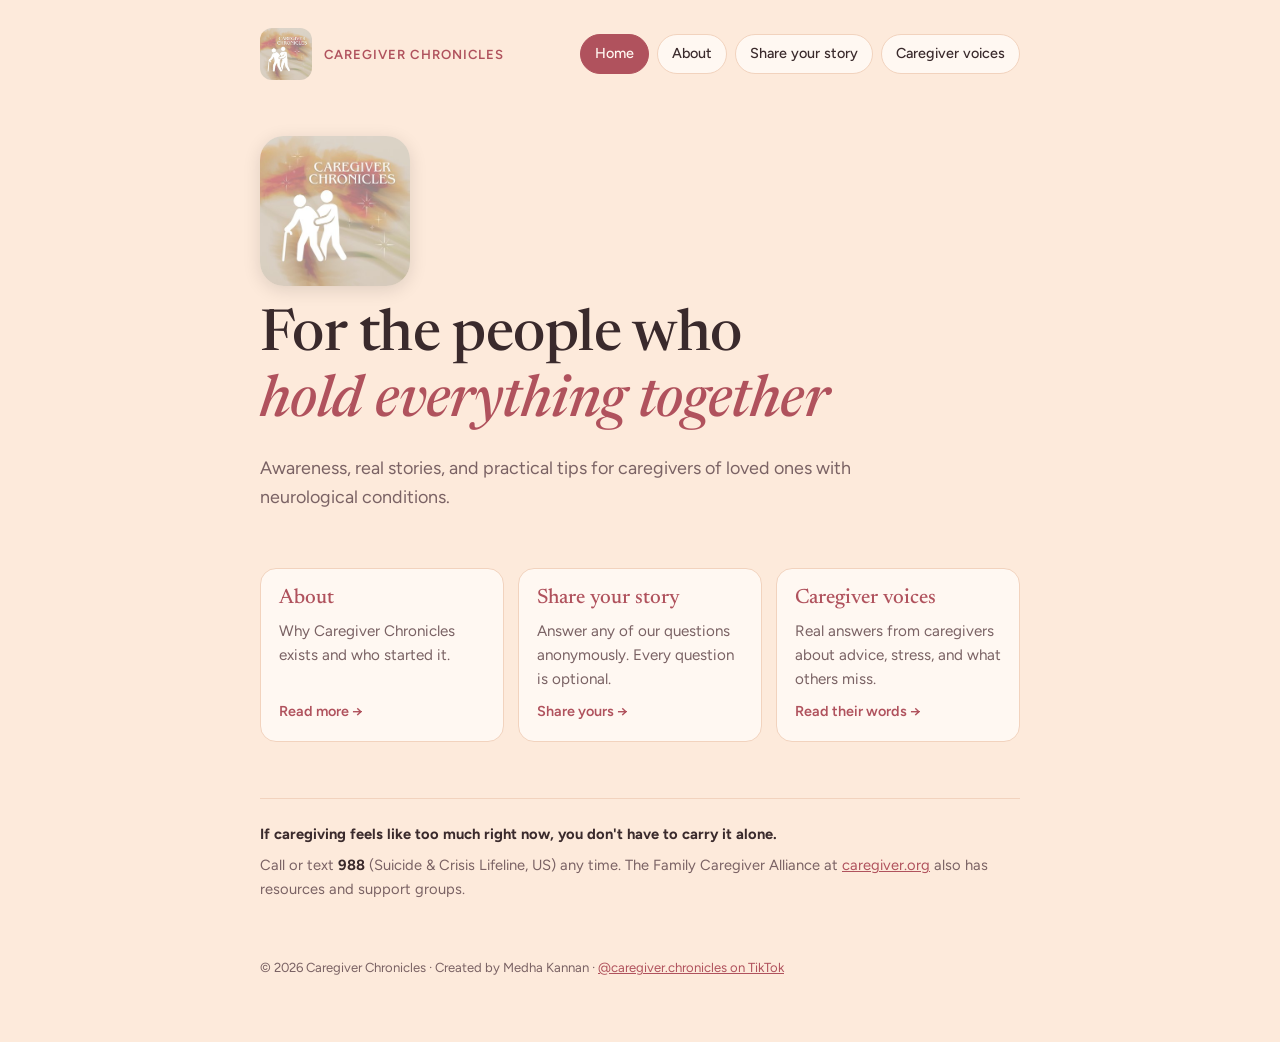
==== index.html @ a459dc9d "Add files via upload" ====
<!doctype html>
<html lang="en">
<head>
<meta charset="utf-8">
<meta name="viewport" content="width=device-width, initial-scale=1, viewport-fit=cover">
<title>Caregiver Chronicles | Real Stories and Support for Caregivers</title>
<meta name="description" content="Caregiver Chronicles shares real, anonymous stories and practical tips for caregivers of loved ones with neurological conditions. Founded by Medha Kannan.">
<meta property="og:title" content="Caregiver Chronicles | Real Stories and Support for Caregivers">
<meta property="og:description" content="Caregiver Chronicles shares real, anonymous stories and practical tips for caregivers of loved ones with neurological conditions. Founded by Medha Kannan.">
<meta property="og:image" content="logo.jpg">
<link rel="icon" href="logo.jpg">
<link rel="preconnect" href="https://fonts.googleapis.com">
<link rel="preconnect" href="https://fonts.gstatic.com" crossorigin>
<link rel="stylesheet" href="https://fonts.googleapis.com/css2?family=Newsreader:ital,opsz,wght@0,6..72,400;0,6..72,500;1,6..72,400;1,6..72,500&family=Figtree:wght@400;500;600&display=swap">
<link rel="stylesheet" href="style.css">
</head>
<body>
<div class="banner" id="novBanner" hidden>
  <div class="banner-inner">
    <strong>November is National Family Caregivers Month</strong>
    <span>This month, take a moment to thank a caregiver in your life, or <a href="share.html">share your own story</a>.</span>
  </div>
</div>
<div class="wrap">
  <div class="topbar">
    <a class="home" href="index.html"><img src="logo.jpg" alt="Caregiver Chronicles logo" width="52" height="52"><span>Caregiver Chronicles</span></a>
    <nav aria-label="Pages">
      <a href="index.html" aria-current="page">Home</a>
      <a href="about.html">About</a>
      <a href="share.html">Share your story</a>
      <a href="voices.html">Caregiver voices</a>
    </nav>
  </div>
  <section class="hero">
    <img class="hero-logo" src="logo.jpg" alt="" width="150" height="150">
    <h1>For the people who <em>hold everything together</em></h1>
    <p class="lede">Awareness, real stories, and practical tips for caregivers of loved ones with neurological conditions.</p>
  </section>
  <div class="cards">
    <a class="card" href="about.html"><h3>About</h3><p>Why Caregiver Chronicles exists and who started it.</p><span class="go">Read more →</span></a>
    <a class="card" href="share.html"><h3>Share your story</h3><p>Answer any of our questions anonymously. Every question is optional.</p><span class="go">Share yours →</span></a>
    <a class="card" href="voices.html"><h3>Caregiver voices</h3><p>Real answers from caregivers about advice, stress, and what others miss.</p><span class="go">Read their words →</span></a>
  </div>
  <div class="support">
    <p><strong>If caregiving feels like too much right now, you don't have to carry it alone.</strong></p>
    <p>Call or text <strong>988</strong> (Suicide &amp; Crisis Lifeline, US) any time. The Family Caregiver Alliance at <a href="https://www.caregiver.org" target="_blank" rel="noopener">caregiver.org</a> also has resources and support groups.</p>
  </div>
  <footer>© 2026 Caregiver Chronicles · Created by Medha Kannan · <a href="https://www.tiktok.com/@caregiver.chronicles" target="_blank" rel="noopener">@caregiver.chronicles on TikTok</a></footer>
</div>
<script>
if (new Date().getMonth() === 10 || location.hash === "#preview-banner") document.getElementById("novBanner").hidden = false;
</script>

</body>
</html>
---- style.css ----
body{margin:0}img{max-width:100%}[hidden]{display:none!important}
/* Layout: one calm reading column; a "voices" wall of real caregiver answers is the heart of the page */
:root{
  --bg:#FDEADB; --surface:#FFF8F2; --ink:#3A2A2C; --muted:#7A6264; --line:#F2D3BE;
  --teal:#B0525D; --teal-soft:#F5E2DF; --marigold:#B5781C; --marigold-soft:#F6E8D0;
  color-scheme:light;
  --display:"Newsreader", Georgia, "Times New Roman", serif;
  --body:"Figtree", system-ui, -apple-system, "Segoe UI", sans-serif;
}

*{box-sizing:border-box}
body{background:var(--bg);color:var(--ink);font:16px/1.6 var(--body);padding-inline:16px}
.wrap{max-width:760px;margin:0 auto;padding-block:28px 64px;display:flex;flex-direction:column;gap:56px}
h1,h2,h3{font-family:var(--display);font-weight:500;text-wrap:balance;margin:0;line-height:1.15}
p{margin:0}
a{color:var(--teal)}
:focus-visible{outline:2px solid var(--marigold);outline-offset:3px;border-radius:4px}

header{display:flex;flex-direction:column;gap:18px}
.brand{display:flex;align-items:center;gap:10px;font-weight:600;font-size:.82rem;letter-spacing:.08em;text-transform:uppercase;color:var(--teal)}
.logo{flex:none;width:96px;height:96px;border-radius:18px;object-fit:cover;box-shadow:0 2px 10px rgb(0 0 0 / .12)}
.brand{gap:16px}
h1{font-size:clamp(2.4rem,8vw,3.6rem);letter-spacing:-.01em}
h1 em{color:var(--teal);font-style:italic}
.lede{font-size:1.12rem;color:var(--muted);max-width:60ch}
nav{display:flex;flex-wrap:wrap;gap:8px}
nav a{text-decoration:none;font-size:.9rem;font-weight:500;padding:7px 14px;border:1px solid var(--line);border-radius:999px;color:var(--ink);background:var(--surface)}
nav a:hover{border-color:var(--teal)}

section{display:flex;flex-direction:column;gap:18px;scroll-margin-top:16px}
.eyebrow{font-size:.75rem;font-weight:600;letter-spacing:.1em;text-transform:uppercase;color:var(--marigold)}
h2{font-size:clamp(1.7rem,5vw,2.2rem)}
.prose{display:flex;flex-direction:column;gap:14px;max-width:62ch}

.tiktok{display:inline-flex;align-items:center;gap:10px;align-self:flex-start;padding:11px 18px;border-radius:999px;background:var(--ink);color:var(--bg);text-decoration:none;font-weight:600}
.tiktok[aria-disabled="true"]{opacity:.55;pointer-events:none}

.share{background:var(--teal-soft);border-radius:18px;padding:24px 20px;display:flex;flex-direction:column;gap:18px}
.share ul{margin:0;padding:0;list-style:none;display:flex;flex-direction:column;gap:10px}
.share li{display:flex;gap:10px;align-items:flex-start}
.share li::before{content:"";flex:none;width:7px;height:7px;margin-top:.62em;border-radius:50%;background:var(--teal)}
.note{font-size:.9rem;color:var(--muted)}
.btn{display:inline-flex;align-self:flex-start;align-items:center;gap:8px;padding:12px 20px;border-radius:12px;background:var(--teal);color:var(--bg);font-weight:600;text-decoration:none}
.btn[aria-disabled="true"]{opacity:.55;pointer-events:none}

.tabs{display:flex;gap:6px;overflow-x:auto;padding-bottom:4px;scrollbar-width:thin}
.tabs button{flex:none;font:500 .9rem var(--body);padding:9px 14px;border-radius:10px;border:1px solid var(--line);background:var(--surface);color:var(--ink);cursor:pointer}
.tabs button[aria-selected="true"]{background:var(--ink);color:var(--bg);border-color:var(--ink)}
.panel-q{font-family:var(--display);font-style:italic;font-size:1.3rem;color:var(--teal)}
.count{font-size:.85rem;color:var(--muted)}

.wall{columns:2 260px;column-gap:14px}
.quote{break-inside:avoid;margin:0 0 14px;background:var(--surface);border:1px solid var(--line);border-radius:14px;padding:14px 16px;font-family:var(--display);font-size:1.06rem;line-height:1.45;display:flex;flex-direction:column;gap:6px}
.quote .times{font-family:var(--body);font-size:.75rem;font-weight:600;color:var(--marigold);background:var(--marigold-soft);align-self:flex-start;padding:2px 8px;border-radius:999px}

.words{display:flex;flex-wrap:wrap;gap:8px;align-items:baseline}
.word{font-family:var(--display);background:var(--surface);border:1px solid var(--line);border-radius:999px;padding:4px 14px;line-height:1.4}
.word sup{font-family:var(--body);font-size:.7rem;font-weight:600;color:var(--marigold);margin-left:3px}
.subhead{font-size:.8rem;font-weight:600;letter-spacing:.08em;text-transform:uppercase;color:var(--muted)}

.support{border-top:1px solid var(--line);padding-top:24px;display:flex;flex-direction:column;gap:8px;font-size:.92rem;color:var(--muted)}
.support strong{color:var(--ink)}
footer{font-size:.82rem;color:var(--muted)}
.banner{background:#5E3F8C;color:#FFFFFF;margin-inline:-16px;padding:14px 16px}
.banner-inner{max-width:760px;margin:0 auto;display:flex;flex-direction:column;gap:4px}
.banner strong{font-family:var(--display);font-size:1.15rem;font-weight:500}
.banner a{color:#FFFFFF;font-weight:600}
@media (prefers-reduced-motion: reduce){*{scroll-behavior:auto!important}}
html{scroll-behavior:smooth}

/* Multi-page additions */
.topbar{display:flex;flex-wrap:wrap;align-items:center;justify-content:space-between;gap:14px}
.topbar .home{display:flex;align-items:center;gap:12px;text-decoration:none;color:var(--teal);font-weight:600;font-size:.82rem;letter-spacing:.08em;text-transform:uppercase}
.topbar .home img{width:52px;height:52px;border-radius:12px;object-fit:cover}
nav a[aria-current="page"]{background:var(--teal);color:var(--surface);border-color:var(--teal)}
.hero{display:flex;flex-direction:column;gap:18px}
.hero-logo{width:150px;height:150px;border-radius:24px;object-fit:cover;box-shadow:0 4px 18px rgb(0 0 0 / .12)}
.cards{display:grid;grid-template-columns:repeat(auto-fit,minmax(200px,1fr));gap:14px}
.card{display:flex;flex-direction:column;gap:8px;padding:18px;border-radius:16px;background:var(--surface);border:1px solid var(--line);text-decoration:none;color:var(--ink);min-width:0}
.card:hover{border-color:var(--teal)}
.card h3{font-size:1.3rem;color:var(--teal)}
.card p{font-size:.95rem;color:var(--muted)}
.card .go{font-weight:600;font-size:.9rem;color:var(--teal);margin-top:auto}
.page-title{font-size:clamp(2rem,6vw,2.8rem)}
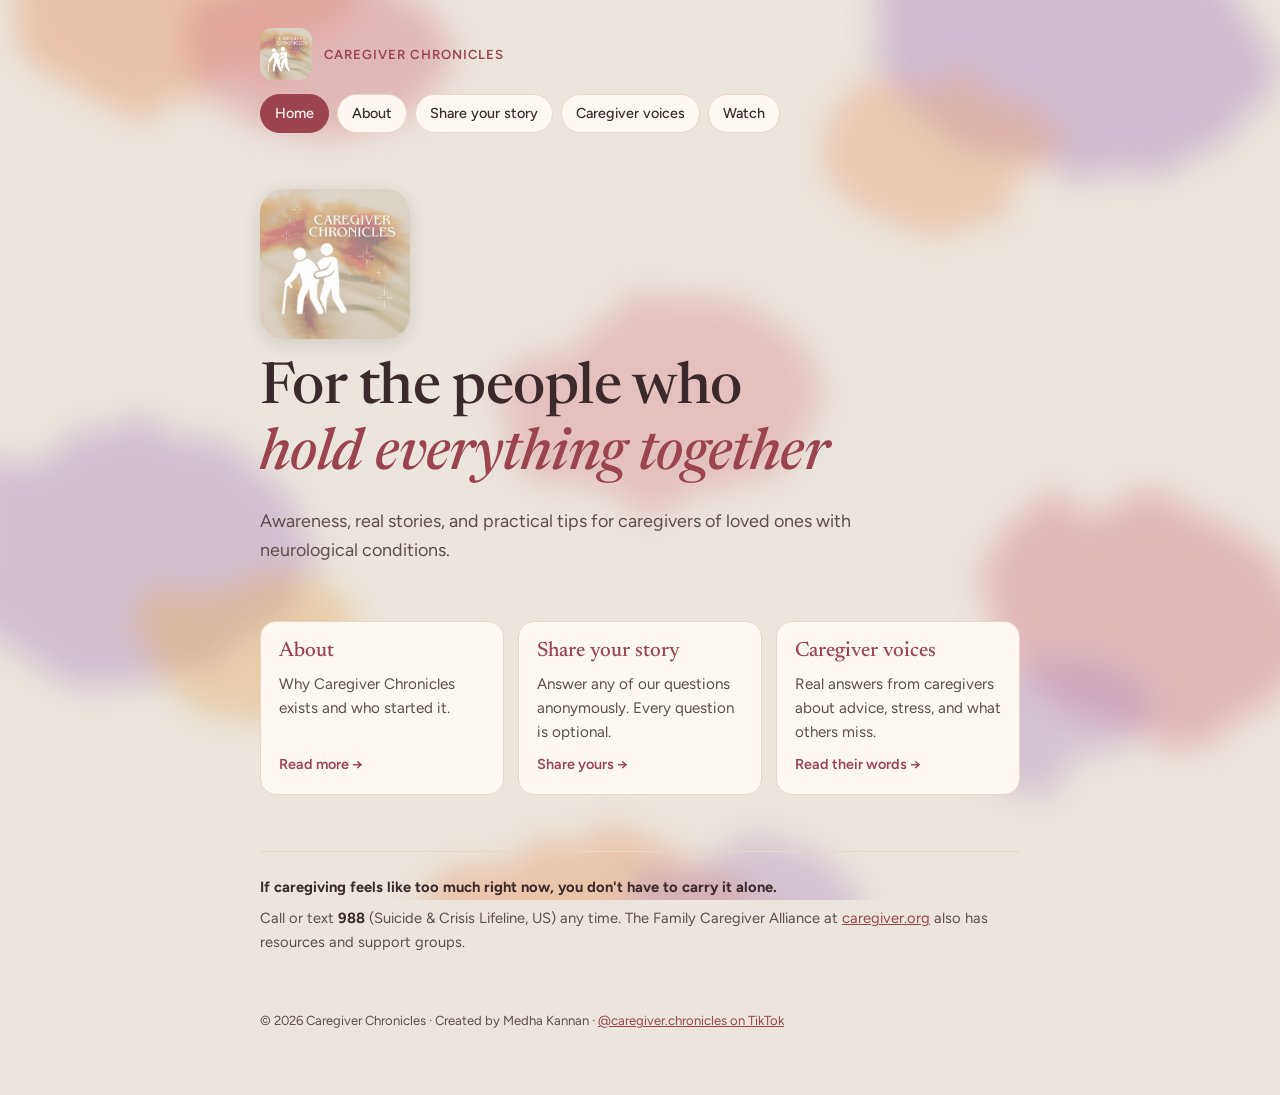
==== commit 4250950b: "Add Watch page showcasing TikTok posts New watch.html embeds five featured TikTok posts (shown at 80" ====
--- a/index.html
+++ b/index.html
@@ -29,6 +29,7 @@
       <a href="about.html">About</a>
       <a href="share.html">Share your story</a>
       <a href="voices.html">Caregiver voices</a>
+      <a href="watch.html">Watch</a>
     </nav>
   </div>
   <section class="hero">
--- a/style.css
+++ b/style.css
@@ -1,8 +1,9 @@
 body{margin:0}img{max-width:100%}[hidden]{display:none!important}
 /* Layout: one calm reading column; a "voices" wall of real caregiver answers is the heart of the page */
 :root{
-  --bg:#FDEADB; --surface:#FFF8F2; --ink:#3A2A2C; --muted:#7A6264; --line:#F2D3BE;
-  --teal:#B0525D; --teal-soft:#F5E2DF; --marigold:#B5781C; --marigold-soft:#F6E8D0;
+  /* Warm gray base like the logo; accents darkened slightly so text stays readable on gray */
+  --bg:#EBE5DD; --surface:#FFF8F2; --ink:#3A2A2C; --muted:#5F4D4B; --line:#E8D6C6;
+  --teal:#9C4350; --teal-soft:#F5E2DF; --marigold:#7E5214; --marigold-soft:#F6E8D0;
   color-scheme:light;
   --display:"Newsreader", Georgia, "Times New Roman", serif;
   --body:"Figtree", system-ui, -apple-system, "Segoe UI", sans-serif;
@@ -32,7 +33,7 @@
 h2{font-size:clamp(1.7rem,5vw,2.2rem)}
 .prose{display:flex;flex-direction:column;gap:14px;max-width:62ch}
 
-.tiktok{display:inline-flex;align-items:center;gap:10px;align-self:flex-start;padding:11px 18px;border-radius:999px;background:var(--ink);color:var(--bg);text-decoration:none;font-weight:600}
+.tiktok{display:inline-flex;align-items:center;gap:10px;align-self:flex-start;padding:11px 18px;border-radius:999px;background:var(--ink);color:var(--surface);text-decoration:none;font-weight:600}
 .tiktok[aria-disabled="true"]{opacity:.55;pointer-events:none}
 
 .share{background:var(--teal-soft);border-radius:18px;padding:24px 20px;display:flex;flex-direction:column;gap:18px}
@@ -40,21 +41,27 @@
 .share li{display:flex;gap:10px;align-items:flex-start}
 .share li::before{content:"";flex:none;width:7px;height:7px;margin-top:.62em;border-radius:50%;background:var(--teal)}
 .note{font-size:.9rem;color:var(--muted)}
-.btn{display:inline-flex;align-self:flex-start;align-items:center;gap:8px;padding:12px 20px;border-radius:12px;background:var(--teal);color:var(--bg);font-weight:600;text-decoration:none}
+.btn{display:inline-flex;align-self:flex-start;align-items:center;gap:8px;padding:12px 20px;border-radius:12px;background:var(--teal);color:var(--surface);font-weight:600;text-decoration:none}
 .btn[aria-disabled="true"]{opacity:.55;pointer-events:none}
 
 .tabs{display:flex;gap:6px;overflow-x:auto;padding-bottom:4px;scrollbar-width:thin}
 .tabs button{flex:none;font:500 .9rem var(--body);padding:9px 14px;border-radius:10px;border:1px solid var(--line);background:var(--surface);color:var(--ink);cursor:pointer}
-.tabs button[aria-selected="true"]{background:var(--ink);color:var(--bg);border-color:var(--ink)}
-.panel-q{font-family:var(--display);font-style:italic;font-size:1.3rem;color:var(--teal)}
+.tabs button[aria-selected="true"]{background:var(--ink);color:var(--surface);border-color:var(--ink)}
+.panel-q{font-family:"Lora", Georgia, serif;font-weight:600;font-size:1.45rem;line-height:1.4;color:#7E2A38}
 .count{font-size:.85rem;color:var(--muted)}
 
-.wall{columns:2 260px;column-gap:14px}
-.quote{break-inside:avoid;margin:0 0 14px;background:var(--surface);border:1px solid var(--line);border-radius:14px;padding:14px 16px;font-family:var(--display);font-size:1.06rem;line-height:1.45;display:flex;flex-direction:column;gap:6px}
+.wall{display:flex;flex-wrap:wrap;justify-content:center;align-items:center;gap:34px 26px;padding:18px 0 14px;width:min(1040px,100vw - 32px);margin-inline:50%;translate:-50% 0}
+/* Answers float like notes suspended over the paint: each gets its own tint, tilt and drift from voices.html */
+.quote{--tint:var(--surface);--r:0deg;--y:0px;margin:0;flex:0 1 auto;max-width:min(100%,270px);background:color-mix(in srgb,var(--tint) 55%,var(--surface));border:1px solid rgb(255 255 255 / .7);border-radius:20px;padding:14px 18px;font-family:var(--display);font-size:1.02rem;line-height:1.45;display:flex;flex-direction:column;gap:6px;box-shadow:0 8px 22px rgb(70 45 50 / .09);transform:translate(var(--x,0px),var(--y)) rotate(var(--r));animation:drift var(--d,7s) ease-in-out var(--delay,0s) infinite}
+.quote.short{font-size:1.35rem;padding:10px 20px;text-align:center;align-items:center}
+.quote.short .times{align-self:center}
+@keyframes drift{0%{translate:0 0;rotate:0deg}25%{translate:6px -12px;rotate:.8deg}50%{translate:0 -20px;rotate:0deg}75%{translate:-6px -9px;rotate:-.8deg}100%{translate:0 0;rotate:0deg}}
 .quote .times{font-family:var(--body);font-size:.75rem;font-weight:600;color:var(--marigold);background:var(--marigold-soft);align-self:flex-start;padding:2px 8px;border-radius:999px}
 
-.words{display:flex;flex-wrap:wrap;gap:8px;align-items:baseline}
-.word{font-family:var(--display);background:var(--surface);border:1px solid var(--line);border-radius:999px;padding:4px 14px;line-height:1.4}
+.words{display:flex;flex-wrap:wrap;justify-content:center;gap:40px 22px;align-items:center;padding:18px 0}
+.word{font-family:var(--display);background:color-mix(in srgb,var(--tint,var(--surface)) 55%,var(--surface));border:1px solid rgb(255 255 255 / .7);border-radius:999px;padding:8px 22px;line-height:1.3;box-shadow:0 6px 16px rgb(70 45 50 / .08);transform:translateY(var(--y,0)) rotate(var(--r,0deg));animation:drift var(--d,7s) ease-in-out var(--delay,0s) infinite}
+.cloud{display:flex;flex-direction:column;gap:18px}
+.word.love{font-size:3.6rem;font-style:italic;color:var(--teal);padding:10px 44px;box-shadow:0 12px 30px rgb(160 70 85 / .18)}
 .word sup{font-family:var(--body);font-size:.7rem;font-weight:600;color:var(--marigold);margin-left:3px}
 .subhead{font-size:.8rem;font-weight:600;letter-spacing:.08em;text-transform:uppercase;color:var(--muted)}
 
@@ -65,8 +72,9 @@
 .banner-inner{max-width:760px;margin:0 auto;display:flex;flex-direction:column;gap:4px}
 .banner strong{font-family:var(--display);font-size:1.15rem;font-weight:500}
 .banner a{color:#FFFFFF;font-weight:600}
-@media (prefers-reduced-motion: reduce){*{scroll-behavior:auto!important}}
+@media (prefers-reduced-motion: reduce){*{scroll-behavior:auto!important}.quote,.word{animation:none}}
 html{scroll-behavior:smooth}
+body::before{content:"";position:fixed;inset:0;z-index:-1;pointer-events:none;background:url("background.svg") center/cover no-repeat}
 
 /* Multi-page additions */
 .topbar{display:flex;flex-wrap:wrap;align-items:center;justify-content:space-between;gap:14px}
@@ -81,4 +89,12 @@
 .card h3{font-size:1.3rem;color:var(--teal)}
 .card p{font-size:.95rem;color:var(--muted)}
 .card .go{font-weight:600;font-size:.9rem;color:var(--teal);margin-top:auto}
+.posts{display:flex;flex-wrap:wrap;justify-content:center;gap:22px;width:min(1040px,100vw - 32px);margin-inline:50%;translate:-50% 0}
+
+.watch-text{font-size:1.35rem;line-height:1.5;max-width:40ch;color:var(--ink)}
+.watch-text a{font-weight:600}
+.btn-big{font-size:1.15rem;padding:15px 26px}
+/* TikTok's player is a fixed 325x740, so it's shown at 80% to keep the boxes compact */
+.post{width:260px;height:592px;border-radius:16px;overflow:hidden;background:var(--surface);box-shadow:0 8px 22px rgb(70 45 50 / .1)}
+.post iframe{width:325px;height:740px;border:0;transform:scale(.8);transform-origin:0 0}
 .page-title{font-size:clamp(2rem,6vw,2.8rem)}
